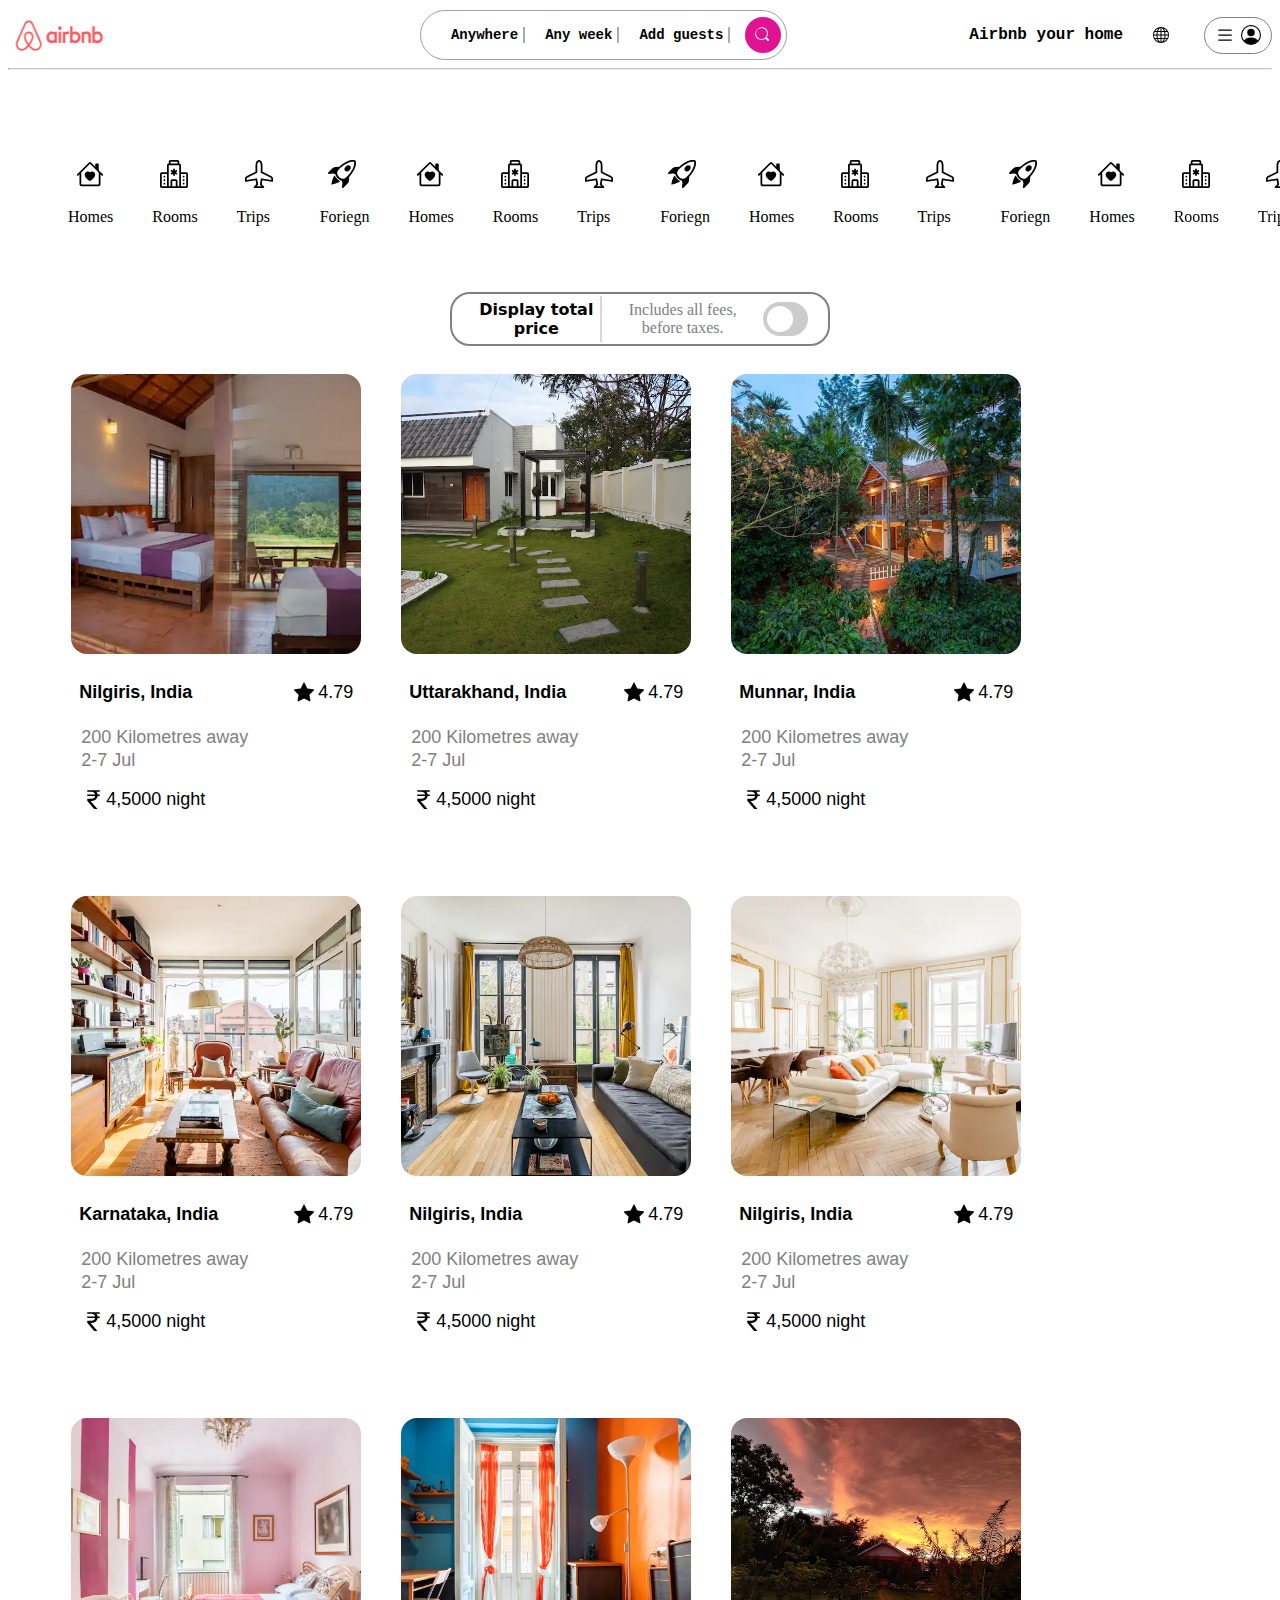
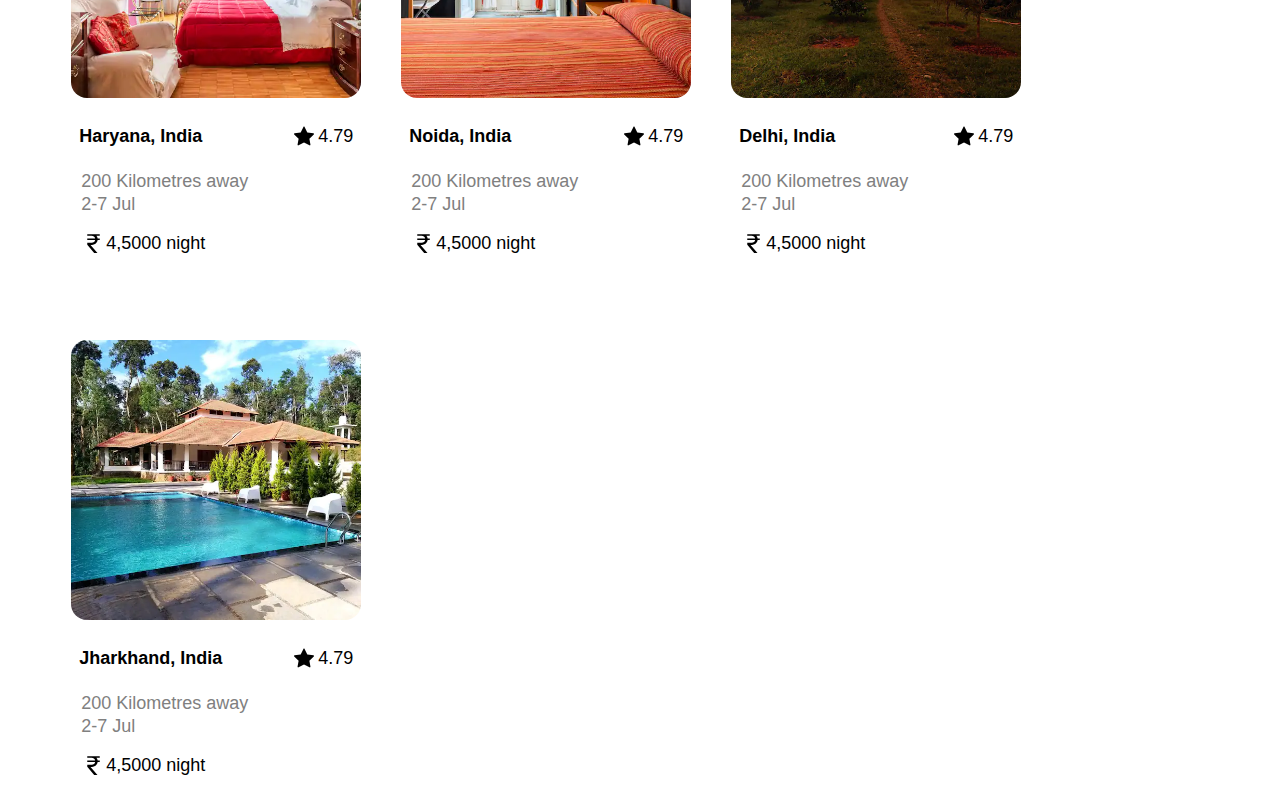
==== CSS-Day-03/index.html @ c36a38c6 "day-03" ====
<!DOCTYPE html>
<html lang="en">
  <head>
    <meta charset="UTF-8" />
    <meta http-equiv="X-UA-Compatible" content="IE=edge" />
    <meta name="viewport" content="width=device-width, initial-scale=1.0" />
    <title>Document</title>
    <link rel="stylesheet" href="./style.css" />
  </head>
  <body>
    <div class="overall">
      <div class="header">
        <!-- < class="first"> -->
          <img src="./images/airbnb.png" alt="" class="logo" />
          <div class="add">
            <p class="any">Anywhere</p>
            <p class="any">Any week</p>
            <p class="any">Add guests</p>
            <svg
              class="search"
              xmlns="http://www.w3.org/2000/svg"
              width="16"
              height="16"
              fill="white"
              class="bi bi-search"
              viewBox="0 0 16 16"
            >
              <path
                d="M11.742 10.344a6.5 6.5 0 1 0-1.397 1.398h-.001c.03.04.062.078.098.115l3.85 3.85a1 1 0 0 0 1.415-1.414l-3.85-3.85a1.007 1.007 0 0 0-.115-.1zM12 6.5a5.5 5.5 0 1 1-11 0 5.5 5.5 0 0 1 11 0z"
                stroke-width="2"
              />
            </svg>
          </div>
      
        <div class="right">
          <div class="bnb">
            <p>Airbnb your home</p>
            <svg
              xmlns="http://www.w3.org/2000/svg"
              width="16"
              height="16"
              fill="currentColor"
              class="bi bi-globe"
              viewBox="0 0 16 16"
            >
              <path
                d="M0 8a8 8 0 1 1 16 0A8 8 0 0 1 0 8zm7.5-6.923c-.67.204-1.335.82-1.887 1.855A7.97 7.97 0 0 0 5.145 4H7.5V1.077zM4.09 4a9.267 9.267 0 0 1 .64-1.539 6.7 6.7 0 0 1 .597-.933A7.025 7.025 0 0 0 2.255 4H4.09zm-.582 3.5c.03-.877.138-1.718.312-2.5H1.674a6.958 6.958 0 0 0-.656 2.5h2.49zM4.847 5a12.5 12.5 0 0 0-.338 2.5H7.5V5H4.847zM8.5 5v2.5h2.99a12.495 12.495 0 0 0-.337-2.5H8.5zM4.51 8.5a12.5 12.5 0 0 0 .337 2.5H7.5V8.5H4.51zm3.99 0V11h2.653c.187-.765.306-1.608.338-2.5H8.5zM5.145 12c.138.386.295.744.468 1.068.552 1.035 1.218 1.65 1.887 1.855V12H5.145zm.182 2.472a6.696 6.696 0 0 1-.597-.933A9.268 9.268 0 0 1 4.09 12H2.255a7.024 7.024 0 0 0 3.072 2.472zM3.82 11a13.652 13.652 0 0 1-.312-2.5h-2.49c.062.89.291 1.733.656 2.5H3.82zm6.853 3.472A7.024 7.024 0 0 0 13.745 12H11.91a9.27 9.27 0 0 1-.64 1.539 6.688 6.688 0 0 1-.597.933zM8.5 12v2.923c.67-.204 1.335-.82 1.887-1.855.173-.324.33-.682.468-1.068H8.5zm3.68-1h2.146c.365-.767.594-1.61.656-2.5h-2.49a13.65 13.65 0 0 1-.312 2.5zm2.802-3.5a6.959 6.959 0 0 0-.656-2.5H12.18c.174.782.282 1.623.312 2.5h2.49zM11.27 2.461c.247.464.462.98.64 1.539h1.835a7.024 7.024 0 0 0-3.072-2.472c.218.284.418.598.597.933zM10.855 4a7.966 7.966 0 0 0-.468-1.068C9.835 1.897 9.17 1.282 8.5 1.077V4h2.355z"
              />
            </svg>
          </div>
          <div class="icons">
            <svg
              xmlns="http://www.w3.org/2000/svg"
              width="20"
              height="20"
              fill="currentColor"
              class="bi bi-list"
              viewBox="0 0 16 16"
            >
              <path
                fill-rule="evenodd"
                d="M2.5 12a.5.5 0 0 1 .5-.5h10a.5.5 0 0 1 0 1H3a.5.5 0 0 1-.5-.5zm0-4a.5.5 0 0 1 .5-.5h10a.5.5 0 0 1 0 1H3a.5.5 0 0 1-.5-.5zm0-4a.5.5 0 0 1 .5-.5h10a.5.5 0 0 1 0 1H3a.5.5 0 0 1-.5-.5z"
              />
            </svg>
            <svg
              xmlns="http://www.w3.org/2000/svg"
              width="20"
              height="20"
              fill="currentColor"
              class="bi bi-person-circle"
              viewBox="0 0 16 16"
            >
              <path d="M11 6a3 3 0 1 1-6 0 3 3 0 0 1 6 0z" />
              <path
                fill-rule="evenodd"
                d="M0 8a8 8 0 1 1 16 0A8 8 0 0 1 0 8zm8-7a7 7 0 0 0-5.468 11.37C3.242 11.226 4.805 10 8 10s4.757 1.225 5.468 2.37A7 7 0 0 0 8 1z"
              />
            </svg>
          </div>
        </div>
      </div>
      <hr class="hr-line" />

      <!-- // icons   -->
      <div class="icon-svg">
        <div class="fir">
          <svg
            class="svg-icons"
            xmlns="http://www.w3.org/2000/svg"
            width="28"
            height="28"
            fill="currentColor"
            class="bi bi-house-heart"
            viewBox="0 0 16 16"
          >
            <path
              d="M8 6.982C9.664 5.309 13.825 8.236 8 12 2.175 8.236 6.336 5.309 8 6.982Z"
            />
            <path
              d="M8.707 1.5a1 1 0 0 0-1.414 0L.646 8.146a.5.5 0 0 0 .708.707L2 8.207V13.5A1.5 1.5 0 0 0 3.5 15h9a1.5 1.5 0 0 0 1.5-1.5V8.207l.646.646a.5.5 0 0 0 .708-.707L13 5.793V2.5a.5.5 0 0 0-.5-.5h-1a.5.5 0 0 0-.5.5v1.293L8.707 1.5ZM13 7.207V13.5a.5.5 0 0 1-.5.5h-9a.5.5 0 0 1-.5-.5V7.207l5-5 5 5Z"
            />
          </svg>
          <p>Homes</p>
        </div>

        <div class="room">
          <svg
            class="svg-icons"
            xmlns="http://www.w3.org/2000/svg"
            width="28"
            height="28"
            fill="currentColor"
            class="bi bi-hospital"
            viewBox="0 0 16 16"
          >
            <path
              d="M8.5 5.034v1.1l.953-.55.5.867L9 7l.953.55-.5.866-.953-.55v1.1h-1v-1.1l-.953.55-.5-.866L7 7l-.953-.55.5-.866.953.55v-1.1h1ZM13.25 9a.25.25 0 0 0-.25.25v.5c0 .138.112.25.25.25h.5a.25.25 0 0 0 .25-.25v-.5a.25.25 0 0 0-.25-.25h-.5ZM13 11.25a.25.25 0 0 1 .25-.25h.5a.25.25 0 0 1 .25.25v.5a.25.25 0 0 1-.25.25h-.5a.25.25 0 0 1-.25-.25v-.5Zm.25 1.75a.25.25 0 0 0-.25.25v.5c0 .138.112.25.25.25h.5a.25.25 0 0 0 .25-.25v-.5a.25.25 0 0 0-.25-.25h-.5Zm-11-4a.25.25 0 0 0-.25.25v.5c0 .138.112.25.25.25h.5A.25.25 0 0 0 3 9.75v-.5A.25.25 0 0 0 2.75 9h-.5Zm0 2a.25.25 0 0 0-.25.25v.5c0 .138.112.25.25.25h.5a.25.25 0 0 0 .25-.25v-.5a.25.25 0 0 0-.25-.25h-.5ZM2 13.25a.25.25 0 0 1 .25-.25h.5a.25.25 0 0 1 .25.25v.5a.25.25 0 0 1-.25.25h-.5a.25.25 0 0 1-.25-.25v-.5Z"
            />
            <path
              d="M5 1a1 1 0 0 1 1-1h4a1 1 0 0 1 1 1v1a1 1 0 0 1 1 1v4h3a1 1 0 0 1 1 1v7a1 1 0 0 1-1 1H1a1 1 0 0 1-1-1V8a1 1 0 0 1 1-1h3V3a1 1 0 0 1 1-1V1Zm2 14h2v-3H7v3Zm3 0h1V3H5v12h1v-3a1 1 0 0 1 1-1h2a1 1 0 0 1 1 1v3Zm0-14H6v1h4V1Zm2 7v7h3V8h-3Zm-8 7V8H1v7h3Z"
            />
          </svg>
          <p>Rooms</p>
        </div>
        <div class="plane">
          <svg
            class="svg-icons"
            xmlns="http://www.w3.org/2000/svg"
            width="28"
            height="28"
            fill="currentColor"
            class="bi bi-airplane"
            viewBox="0 0 16 16"
          >
            <path
              d="M6.428 1.151C6.708.591 7.213 0 8 0s1.292.592 1.572 1.151C9.861 1.73 10 2.431 10 3v3.691l5.17 2.585a1.5 1.5 0 0 1 .83 1.342V12a.5.5 0 0 1-.582.493l-5.507-.918-.375 2.253 1.318 1.318A.5.5 0 0 1 10.5 16h-5a.5.5 0 0 1-.354-.854l1.319-1.318-.376-2.253-5.507.918A.5.5 0 0 1 0 12v-1.382a1.5 1.5 0 0 1 .83-1.342L6 6.691V3c0-.568.14-1.271.428-1.849Zm.894.448C7.111 2.02 7 2.569 7 3v4a.5.5 0 0 1-.276.447l-5.448 2.724a.5.5 0 0 0-.276.447v.792l5.418-.903a.5.5 0 0 1 .575.41l.5 3a.5.5 0 0 1-.14.437L6.708 15h2.586l-.647-.646a.5.5 0 0 1-.14-.436l.5-3a.5.5 0 0 1 .576-.411L15 11.41v-.792a.5.5 0 0 0-.276-.447L9.276 7.447A.5.5 0 0 1 9 7V3c0-.432-.11-.979-.322-1.401C8.458 1.159 8.213 1 8 1c-.213 0-.458.158-.678.599Z"
            />
          </svg>
          <p>Trips</p>
        </div>
        <div class="roc">
          <svg
            class="svg-icons"
            xmlns="http://www.w3.org/2000/svg"
            width="28"
            height="28"
            fill="currentColor"
            class="bi bi-rocket-takeoff"
            viewBox="0 0 16 16"
          >
            <path
              d="M9.752 6.193c.599.6 1.73.437 2.528-.362.798-.799.96-1.932.362-2.531-.599-.6-1.73-.438-2.528.361-.798.8-.96 1.933-.362 2.532Z"
            />
            <path
              d="M15.811 3.312c-.363 1.534-1.334 3.626-3.64 6.218l-.24 2.408a2.56 2.56 0 0 1-.732 1.526L8.817 15.85a.51.51 0 0 1-.867-.434l.27-1.899c.04-.28-.013-.593-.131-.956a9.42 9.42 0 0 0-.249-.657l-.082-.202c-.815-.197-1.578-.662-2.191-1.277-.614-.615-1.079-1.379-1.275-2.195l-.203-.083a9.556 9.556 0 0 0-.655-.248c-.363-.119-.675-.172-.955-.132l-1.896.27A.51.51 0 0 1 .15 7.17l2.382-2.386c.41-.41.947-.67 1.524-.734h.006l2.4-.238C9.005 1.55 11.087.582 12.623.208c.89-.217 1.59-.232 2.08-.188.244.023.435.06.57.093.067.017.12.033.16.045.184.06.279.13.351.295l.029.073a3.475 3.475 0 0 1 .157.721c.055.485.051 1.178-.159 2.065Zm-4.828 7.475.04-.04-.107 1.081a1.536 1.536 0 0 1-.44.913l-1.298 1.3.054-.38c.072-.506-.034-.993-.172-1.418a8.548 8.548 0 0 0-.164-.45c.738-.065 1.462-.38 2.087-1.006ZM5.205 5c-.625.626-.94 1.351-1.004 2.09a8.497 8.497 0 0 0-.45-.164c-.424-.138-.91-.244-1.416-.172l-.38.054 1.3-1.3c.245-.246.566-.401.91-.44l1.08-.107-.04.039Zm9.406-3.961c-.38-.034-.967-.027-1.746.163-1.558.38-3.917 1.496-6.937 4.521-.62.62-.799 1.34-.687 2.051.107.676.483 1.362 1.048 1.928.564.565 1.25.941 1.924 1.049.71.112 1.429-.067 2.048-.688 3.079-3.083 4.192-5.444 4.556-6.987.183-.771.18-1.345.138-1.713a2.835 2.835 0 0 0-.045-.283 3.078 3.078 0 0 0-.3-.041Z"
            />
            <path
              d="M7.009 12.139a7.632 7.632 0 0 1-1.804-1.352A7.568 7.568 0 0 1 3.794 8.86c-1.102.992-1.965 5.054-1.839 5.18.125.126 3.936-.896 5.054-1.902Z"
            />
          </svg>
          <p>Foriegn</p>
        </div>
        <div class="fir">
          <svg
            class="svg-icons"
            xmlns="http://www.w3.org/2000/svg"
            width="28"
            height="28"
            fill="currentColor"
            class="bi bi-house-heart"
            viewBox="0 0 16 16"
          >
            <path
              d="M8 6.982C9.664 5.309 13.825 8.236 8 12 2.175 8.236 6.336 5.309 8 6.982Z"
            />
            <path
              d="M8.707 1.5a1 1 0 0 0-1.414 0L.646 8.146a.5.5 0 0 0 .708.707L2 8.207V13.5A1.5 1.5 0 0 0 3.5 15h9a1.5 1.5 0 0 0 1.5-1.5V8.207l.646.646a.5.5 0 0 0 .708-.707L13 5.793V2.5a.5.5 0 0 0-.5-.5h-1a.5.5 0 0 0-.5.5v1.293L8.707 1.5ZM13 7.207V13.5a.5.5 0 0 1-.5.5h-9a.5.5 0 0 1-.5-.5V7.207l5-5 5 5Z"
            />
          </svg>
          <p>Homes</p>
        </div>

        <div class="room">
          <svg
            class="svg-icons"
            xmlns="http://www.w3.org/2000/svg"
            width="28"
            height="28"
            fill="currentColor"
            class="bi bi-hospital"
            viewBox="0 0 16 16"
          >
            <path
              d="M8.5 5.034v1.1l.953-.55.5.867L9 7l.953.55-.5.866-.953-.55v1.1h-1v-1.1l-.953.55-.5-.866L7 7l-.953-.55.5-.866.953.55v-1.1h1ZM13.25 9a.25.25 0 0 0-.25.25v.5c0 .138.112.25.25.25h.5a.25.25 0 0 0 .25-.25v-.5a.25.25 0 0 0-.25-.25h-.5ZM13 11.25a.25.25 0 0 1 .25-.25h.5a.25.25 0 0 1 .25.25v.5a.25.25 0 0 1-.25.25h-.5a.25.25 0 0 1-.25-.25v-.5Zm.25 1.75a.25.25 0 0 0-.25.25v.5c0 .138.112.25.25.25h.5a.25.25 0 0 0 .25-.25v-.5a.25.25 0 0 0-.25-.25h-.5Zm-11-4a.25.25 0 0 0-.25.25v.5c0 .138.112.25.25.25h.5A.25.25 0 0 0 3 9.75v-.5A.25.25 0 0 0 2.75 9h-.5Zm0 2a.25.25 0 0 0-.25.25v.5c0 .138.112.25.25.25h.5a.25.25 0 0 0 .25-.25v-.5a.25.25 0 0 0-.25-.25h-.5ZM2 13.25a.25.25 0 0 1 .25-.25h.5a.25.25 0 0 1 .25.25v.5a.25.25 0 0 1-.25.25h-.5a.25.25 0 0 1-.25-.25v-.5Z"
            />
            <path
              d="M5 1a1 1 0 0 1 1-1h4a1 1 0 0 1 1 1v1a1 1 0 0 1 1 1v4h3a1 1 0 0 1 1 1v7a1 1 0 0 1-1 1H1a1 1 0 0 1-1-1V8a1 1 0 0 1 1-1h3V3a1 1 0 0 1 1-1V1Zm2 14h2v-3H7v3Zm3 0h1V3H5v12h1v-3a1 1 0 0 1 1-1h2a1 1 0 0 1 1 1v3Zm0-14H6v1h4V1Zm2 7v7h3V8h-3Zm-8 7V8H1v7h3Z"
            />
          </svg>
          <p>Rooms</p>
        </div>
        <div class="plane">
          <svg
            class="svg-icons"
            xmlns="http://www.w3.org/2000/svg"
            width="28"
            height="28"
            fill="currentColor"
            class="bi bi-airplane"
            viewBox="0 0 16 16"
          >
            <path
              d="M6.428 1.151C6.708.591 7.213 0 8 0s1.292.592 1.572 1.151C9.861 1.73 10 2.431 10 3v3.691l5.17 2.585a1.5 1.5 0 0 1 .83 1.342V12a.5.5 0 0 1-.582.493l-5.507-.918-.375 2.253 1.318 1.318A.5.5 0 0 1 10.5 16h-5a.5.5 0 0 1-.354-.854l1.319-1.318-.376-2.253-5.507.918A.5.5 0 0 1 0 12v-1.382a1.5 1.5 0 0 1 .83-1.342L6 6.691V3c0-.568.14-1.271.428-1.849Zm.894.448C7.111 2.02 7 2.569 7 3v4a.5.5 0 0 1-.276.447l-5.448 2.724a.5.5 0 0 0-.276.447v.792l5.418-.903a.5.5 0 0 1 .575.41l.5 3a.5.5 0 0 1-.14.437L6.708 15h2.586l-.647-.646a.5.5 0 0 1-.14-.436l.5-3a.5.5 0 0 1 .576-.411L15 11.41v-.792a.5.5 0 0 0-.276-.447L9.276 7.447A.5.5 0 0 1 9 7V3c0-.432-.11-.979-.322-1.401C8.458 1.159 8.213 1 8 1c-.213 0-.458.158-.678.599Z"
            />
          </svg>
          <p>Trips</p>
        </div>
        <div class="roc">
          <svg
            class="svg-icons"
            xmlns="http://www.w3.org/2000/svg"
            width="28"
            height="28"
            fill="currentColor"
            class="bi bi-rocket-takeoff"
            viewBox="0 0 16 16"
          >
            <path
              d="M9.752 6.193c.599.6 1.73.437 2.528-.362.798-.799.96-1.932.362-2.531-.599-.6-1.73-.438-2.528.361-.798.8-.96 1.933-.362 2.532Z"
            />
            <path
              d="M15.811 3.312c-.363 1.534-1.334 3.626-3.64 6.218l-.24 2.408a2.56 2.56 0 0 1-.732 1.526L8.817 15.85a.51.51 0 0 1-.867-.434l.27-1.899c.04-.28-.013-.593-.131-.956a9.42 9.42 0 0 0-.249-.657l-.082-.202c-.815-.197-1.578-.662-2.191-1.277-.614-.615-1.079-1.379-1.275-2.195l-.203-.083a9.556 9.556 0 0 0-.655-.248c-.363-.119-.675-.172-.955-.132l-1.896.27A.51.51 0 0 1 .15 7.17l2.382-2.386c.41-.41.947-.67 1.524-.734h.006l2.4-.238C9.005 1.55 11.087.582 12.623.208c.89-.217 1.59-.232 2.08-.188.244.023.435.06.57.093.067.017.12.033.16.045.184.06.279.13.351.295l.029.073a3.475 3.475 0 0 1 .157.721c.055.485.051 1.178-.159 2.065Zm-4.828 7.475.04-.04-.107 1.081a1.536 1.536 0 0 1-.44.913l-1.298 1.3.054-.38c.072-.506-.034-.993-.172-1.418a8.548 8.548 0 0 0-.164-.45c.738-.065 1.462-.38 2.087-1.006ZM5.205 5c-.625.626-.94 1.351-1.004 2.09a8.497 8.497 0 0 0-.45-.164c-.424-.138-.91-.244-1.416-.172l-.38.054 1.3-1.3c.245-.246.566-.401.91-.44l1.08-.107-.04.039Zm9.406-3.961c-.38-.034-.967-.027-1.746.163-1.558.38-3.917 1.496-6.937 4.521-.62.62-.799 1.34-.687 2.051.107.676.483 1.362 1.048 1.928.564.565 1.25.941 1.924 1.049.71.112 1.429-.067 2.048-.688 3.079-3.083 4.192-5.444 4.556-6.987.183-.771.18-1.345.138-1.713a2.835 2.835 0 0 0-.045-.283 3.078 3.078 0 0 0-.3-.041Z"
            />
            <path
              d="M7.009 12.139a7.632 7.632 0 0 1-1.804-1.352A7.568 7.568 0 0 1 3.794 8.86c-1.102.992-1.965 5.054-1.839 5.18.125.126 3.936-.896 5.054-1.902Z"
            />
          </svg>
          <p>Foriegn</p>
        </div>
        <div class="fir">
          <svg
            class="svg-icons"
            xmlns="http://www.w3.org/2000/svg"
            width="28"
            height="28"
            fill="currentColor"
            class="bi bi-house-heart"
            viewBox="0 0 16 16"
          >
            <path
              d="M8 6.982C9.664 5.309 13.825 8.236 8 12 2.175 8.236 6.336 5.309 8 6.982Z"
            />
            <path
              d="M8.707 1.5a1 1 0 0 0-1.414 0L.646 8.146a.5.5 0 0 0 .708.707L2 8.207V13.5A1.5 1.5 0 0 0 3.5 15h9a1.5 1.5 0 0 0 1.5-1.5V8.207l.646.646a.5.5 0 0 0 .708-.707L13 5.793V2.5a.5.5 0 0 0-.5-.5h-1a.5.5 0 0 0-.5.5v1.293L8.707 1.5ZM13 7.207V13.5a.5.5 0 0 1-.5.5h-9a.5.5 0 0 1-.5-.5V7.207l5-5 5 5Z"
            />
          </svg>
          <p>Homes</p>
        </div>

        <div class="room">
          <svg
            class="svg-icons"
            xmlns="http://www.w3.org/2000/svg"
            width="28"
            height="28"
            fill="currentColor"
            class="bi bi-hospital"
            viewBox="0 0 16 16"
          >
            <path
              d="M8.5 5.034v1.1l.953-.55.5.867L9 7l.953.55-.5.866-.953-.55v1.1h-1v-1.1l-.953.55-.5-.866L7 7l-.953-.55.5-.866.953.55v-1.1h1ZM13.25 9a.25.25 0 0 0-.25.25v.5c0 .138.112.25.25.25h.5a.25.25 0 0 0 .25-.25v-.5a.25.25 0 0 0-.25-.25h-.5ZM13 11.25a.25.25 0 0 1 .25-.25h.5a.25.25 0 0 1 .25.25v.5a.25.25 0 0 1-.25.25h-.5a.25.25 0 0 1-.25-.25v-.5Zm.25 1.75a.25.25 0 0 0-.25.25v.5c0 .138.112.25.25.25h.5a.25.25 0 0 0 .25-.25v-.5a.25.25 0 0 0-.25-.25h-.5Zm-11-4a.25.25 0 0 0-.25.25v.5c0 .138.112.25.25.25h.5A.25.25 0 0 0 3 9.75v-.5A.25.25 0 0 0 2.75 9h-.5Zm0 2a.25.25 0 0 0-.25.25v.5c0 .138.112.25.25.25h.5a.25.25 0 0 0 .25-.25v-.5a.25.25 0 0 0-.25-.25h-.5ZM2 13.25a.25.25 0 0 1 .25-.25h.5a.25.25 0 0 1 .25.25v.5a.25.25 0 0 1-.25.25h-.5a.25.25 0 0 1-.25-.25v-.5Z"
            />
            <path
              d="M5 1a1 1 0 0 1 1-1h4a1 1 0 0 1 1 1v1a1 1 0 0 1 1 1v4h3a1 1 0 0 1 1 1v7a1 1 0 0 1-1 1H1a1 1 0 0 1-1-1V8a1 1 0 0 1 1-1h3V3a1 1 0 0 1 1-1V1Zm2 14h2v-3H7v3Zm3 0h1V3H5v12h1v-3a1 1 0 0 1 1-1h2a1 1 0 0 1 1 1v3Zm0-14H6v1h4V1Zm2 7v7h3V8h-3Zm-8 7V8H1v7h3Z"
            />
          </svg>
          <p>Rooms</p>
        </div>
        <div class="plane">
          <svg
            class="svg-icons"
            xmlns="http://www.w3.org/2000/svg"
            width="28"
            height="28"
            fill="currentColor"
            class="bi bi-airplane"
            viewBox="0 0 16 16"
          >
            <path
              d="M6.428 1.151C6.708.591 7.213 0 8 0s1.292.592 1.572 1.151C9.861 1.73 10 2.431 10 3v3.691l5.17 2.585a1.5 1.5 0 0 1 .83 1.342V12a.5.5 0 0 1-.582.493l-5.507-.918-.375 2.253 1.318 1.318A.5.5 0 0 1 10.5 16h-5a.5.5 0 0 1-.354-.854l1.319-1.318-.376-2.253-5.507.918A.5.5 0 0 1 0 12v-1.382a1.5 1.5 0 0 1 .83-1.342L6 6.691V3c0-.568.14-1.271.428-1.849Zm.894.448C7.111 2.02 7 2.569 7 3v4a.5.5 0 0 1-.276.447l-5.448 2.724a.5.5 0 0 0-.276.447v.792l5.418-.903a.5.5 0 0 1 .575.41l.5 3a.5.5 0 0 1-.14.437L6.708 15h2.586l-.647-.646a.5.5 0 0 1-.14-.436l.5-3a.5.5 0 0 1 .576-.411L15 11.41v-.792a.5.5 0 0 0-.276-.447L9.276 7.447A.5.5 0 0 1 9 7V3c0-.432-.11-.979-.322-1.401C8.458 1.159 8.213 1 8 1c-.213 0-.458.158-.678.599Z"
            />
          </svg>
          <p>Trips</p>
        </div>
        <div class="roc">
          <svg
            class="svg-icons"
            xmlns="http://www.w3.org/2000/svg"
            width="28"
            height="28"
            fill="currentColor"
            class="bi bi-rocket-takeoff"
            viewBox="0 0 16 16"
          >
            <path
              d="M9.752 6.193c.599.6 1.73.437 2.528-.362.798-.799.96-1.932.362-2.531-.599-.6-1.73-.438-2.528.361-.798.8-.96 1.933-.362 2.532Z"
            />
            <path
              d="M15.811 3.312c-.363 1.534-1.334 3.626-3.64 6.218l-.24 2.408a2.56 2.56 0 0 1-.732 1.526L8.817 15.85a.51.51 0 0 1-.867-.434l.27-1.899c.04-.28-.013-.593-.131-.956a9.42 9.42 0 0 0-.249-.657l-.082-.202c-.815-.197-1.578-.662-2.191-1.277-.614-.615-1.079-1.379-1.275-2.195l-.203-.083a9.556 9.556 0 0 0-.655-.248c-.363-.119-.675-.172-.955-.132l-1.896.27A.51.51 0 0 1 .15 7.17l2.382-2.386c.41-.41.947-.67 1.524-.734h.006l2.4-.238C9.005 1.55 11.087.582 12.623.208c.89-.217 1.59-.232 2.08-.188.244.023.435.06.57.093.067.017.12.033.16.045.184.06.279.13.351.295l.029.073a3.475 3.475 0 0 1 .157.721c.055.485.051 1.178-.159 2.065Zm-4.828 7.475.04-.04-.107 1.081a1.536 1.536 0 0 1-.44.913l-1.298 1.3.054-.38c.072-.506-.034-.993-.172-1.418a8.548 8.548 0 0 0-.164-.45c.738-.065 1.462-.38 2.087-1.006ZM5.205 5c-.625.626-.94 1.351-1.004 2.09a8.497 8.497 0 0 0-.45-.164c-.424-.138-.91-.244-1.416-.172l-.38.054 1.3-1.3c.245-.246.566-.401.91-.44l1.08-.107-.04.039Zm9.406-3.961c-.38-.034-.967-.027-1.746.163-1.558.38-3.917 1.496-6.937 4.521-.62.62-.799 1.34-.687 2.051.107.676.483 1.362 1.048 1.928.564.565 1.25.941 1.924 1.049.71.112 1.429-.067 2.048-.688 3.079-3.083 4.192-5.444 4.556-6.987.183-.771.18-1.345.138-1.713a2.835 2.835 0 0 0-.045-.283 3.078 3.078 0 0 0-.3-.041Z"
            />
            <path
              d="M7.009 12.139a7.632 7.632 0 0 1-1.804-1.352A7.568 7.568 0 0 1 3.794 8.86c-1.102.992-1.965 5.054-1.839 5.18.125.126 3.936-.896 5.054-1.902Z"
            />
          </svg>
          <p>Foriegn</p>
        </div>
        <div class="fir">
          <svg
            class="svg-icons"
            xmlns="http://www.w3.org/2000/svg"
            width="28"
            height="28"
            fill="currentColor"
            class="bi bi-house-heart"
            viewBox="0 0 16 16"
          >
            <path
              d="M8 6.982C9.664 5.309 13.825 8.236 8 12 2.175 8.236 6.336 5.309 8 6.982Z"
            />
            <path
              d="M8.707 1.5a1 1 0 0 0-1.414 0L.646 8.146a.5.5 0 0 0 .708.707L2 8.207V13.5A1.5 1.5 0 0 0 3.5 15h9a1.5 1.5 0 0 0 1.5-1.5V8.207l.646.646a.5.5 0 0 0 .708-.707L13 5.793V2.5a.5.5 0 0 0-.5-.5h-1a.5.5 0 0 0-.5.5v1.293L8.707 1.5ZM13 7.207V13.5a.5.5 0 0 1-.5.5h-9a.5.5 0 0 1-.5-.5V7.207l5-5 5 5Z"
            />
          </svg>
          <p>Homes</p>
        </div>

        <div class="room">
          <svg
            class="svg-icons"
            xmlns="http://www.w3.org/2000/svg"
            width="28"
            height="28"
            fill="currentColor"
            class="bi bi-hospital"
            viewBox="0 0 16 16"
          >
            <path
              d="M8.5 5.034v1.1l.953-.55.5.867L9 7l.953.55-.5.866-.953-.55v1.1h-1v-1.1l-.953.55-.5-.866L7 7l-.953-.55.5-.866.953.55v-1.1h1ZM13.25 9a.25.25 0 0 0-.25.25v.5c0 .138.112.25.25.25h.5a.25.25 0 0 0 .25-.25v-.5a.25.25 0 0 0-.25-.25h-.5ZM13 11.25a.25.25 0 0 1 .25-.25h.5a.25.25 0 0 1 .25.25v.5a.25.25 0 0 1-.25.25h-.5a.25.25 0 0 1-.25-.25v-.5Zm.25 1.75a.25.25 0 0 0-.25.25v.5c0 .138.112.25.25.25h.5a.25.25 0 0 0 .25-.25v-.5a.25.25 0 0 0-.25-.25h-.5Zm-11-4a.25.25 0 0 0-.25.25v.5c0 .138.112.25.25.25h.5A.25.25 0 0 0 3 9.75v-.5A.25.25 0 0 0 2.75 9h-.5Zm0 2a.25.25 0 0 0-.25.25v.5c0 .138.112.25.25.25h.5a.25.25 0 0 0 .25-.25v-.5a.25.25 0 0 0-.25-.25h-.5ZM2 13.25a.25.25 0 0 1 .25-.25h.5a.25.25 0 0 1 .25.25v.5a.25.25 0 0 1-.25.25h-.5a.25.25 0 0 1-.25-.25v-.5Z"
            />
            <path
              d="M5 1a1 1 0 0 1 1-1h4a1 1 0 0 1 1 1v1a1 1 0 0 1 1 1v4h3a1 1 0 0 1 1 1v7a1 1 0 0 1-1 1H1a1 1 0 0 1-1-1V8a1 1 0 0 1 1-1h3V3a1 1 0 0 1 1-1V1Zm2 14h2v-3H7v3Zm3 0h1V3H5v12h1v-3a1 1 0 0 1 1-1h2a1 1 0 0 1 1 1v3Zm0-14H6v1h4V1Zm2 7v7h3V8h-3Zm-8 7V8H1v7h3Z"
            />
          </svg>
          <p>Rooms</p>
        </div>
        <div class="plane">
          <svg
            class="svg-icons"
            xmlns="http://www.w3.org/2000/svg"
            width="28"
            height="28"
            fill="currentColor"
            class="bi bi-airplane"
            viewBox="0 0 16 16"
          >
            <path
              d="M6.428 1.151C6.708.591 7.213 0 8 0s1.292.592 1.572 1.151C9.861 1.73 10 2.431 10 3v3.691l5.17 2.585a1.5 1.5 0 0 1 .83 1.342V12a.5.5 0 0 1-.582.493l-5.507-.918-.375 2.253 1.318 1.318A.5.5 0 0 1 10.5 16h-5a.5.5 0 0 1-.354-.854l1.319-1.318-.376-2.253-5.507.918A.5.5 0 0 1 0 12v-1.382a1.5 1.5 0 0 1 .83-1.342L6 6.691V3c0-.568.14-1.271.428-1.849Zm.894.448C7.111 2.02 7 2.569 7 3v4a.5.5 0 0 1-.276.447l-5.448 2.724a.5.5 0 0 0-.276.447v.792l5.418-.903a.5.5 0 0 1 .575.41l.5 3a.5.5 0 0 1-.14.437L6.708 15h2.586l-.647-.646a.5.5 0 0 1-.14-.436l.5-3a.5.5 0 0 1 .576-.411L15 11.41v-.792a.5.5 0 0 0-.276-.447L9.276 7.447A.5.5 0 0 1 9 7V3c0-.432-.11-.979-.322-1.401C8.458 1.159 8.213 1 8 1c-.213 0-.458.158-.678.599Z"
            />
          </svg>
          <p>Trips</p>
        </div>
        <div class="roc">
          <svg
            class="svg-icons"
            xmlns="http://www.w3.org/2000/svg"
            width="28"
            height="28"
            fill="currentColor"
            class="bi bi-rocket-takeoff"
            viewBox="0 0 16 16"
          >
            <path
              d="M9.752 6.193c.599.6 1.73.437 2.528-.362.798-.799.96-1.932.362-2.531-.599-.6-1.73-.438-2.528.361-.798.8-.96 1.933-.362 2.532Z"
            />
            <path
              d="M15.811 3.312c-.363 1.534-1.334 3.626-3.64 6.218l-.24 2.408a2.56 2.56 0 0 1-.732 1.526L8.817 15.85a.51.51 0 0 1-.867-.434l.27-1.899c.04-.28-.013-.593-.131-.956a9.42 9.42 0 0 0-.249-.657l-.082-.202c-.815-.197-1.578-.662-2.191-1.277-.614-.615-1.079-1.379-1.275-2.195l-.203-.083a9.556 9.556 0 0 0-.655-.248c-.363-.119-.675-.172-.955-.132l-1.896.27A.51.51 0 0 1 .15 7.17l2.382-2.386c.41-.41.947-.67 1.524-.734h.006l2.4-.238C9.005 1.55 11.087.582 12.623.208c.89-.217 1.59-.232 2.08-.188.244.023.435.06.57.093.067.017.12.033.16.045.184.06.279.13.351.295l.029.073a3.475 3.475 0 0 1 .157.721c.055.485.051 1.178-.159 2.065Zm-4.828 7.475.04-.04-.107 1.081a1.536 1.536 0 0 1-.44.913l-1.298 1.3.054-.38c.072-.506-.034-.993-.172-1.418a8.548 8.548 0 0 0-.164-.45c.738-.065 1.462-.38 2.087-1.006ZM5.205 5c-.625.626-.94 1.351-1.004 2.09a8.497 8.497 0 0 0-.45-.164c-.424-.138-.91-.244-1.416-.172l-.38.054 1.3-1.3c.245-.246.566-.401.91-.44l1.08-.107-.04.039Zm9.406-3.961c-.38-.034-.967-.027-1.746.163-1.558.38-3.917 1.496-6.937 4.521-.62.62-.799 1.34-.687 2.051.107.676.483 1.362 1.048 1.928.564.565 1.25.941 1.924 1.049.71.112 1.429-.067 2.048-.688 3.079-3.083 4.192-5.444 4.556-6.987.183-.771.18-1.345.138-1.713a2.835 2.835 0 0 0-.045-.283 3.078 3.078 0 0 0-.3-.041Z"
            />
            <path
              d="M7.009 12.139a7.632 7.632 0 0 1-1.804-1.352A7.568 7.568 0 0 1 3.794 8.86c-1.102.992-1.965 5.054-1.839 5.18.125.126 3.936-.896 5.054-1.902Z"
            />
          </svg>
          <p>Foriegn</p>
        </div>
        <div class="fir">
          <svg
            class="svg-icons"
            xmlns="http://www.w3.org/2000/svg"
            width="28"
            height="28"
            fill="currentColor"
            class="bi bi-house-heart"
            viewBox="0 0 16 16"
          >
            <path
              d="M8 6.982C9.664 5.309 13.825 8.236 8 12 2.175 8.236 6.336 5.309 8 6.982Z"
            />
            <path
              d="M8.707 1.5a1 1 0 0 0-1.414 0L.646 8.146a.5.5 0 0 0 .708.707L2 8.207V13.5A1.5 1.5 0 0 0 3.5 15h9a1.5 1.5 0 0 0 1.5-1.5V8.207l.646.646a.5.5 0 0 0 .708-.707L13 5.793V2.5a.5.5 0 0 0-.5-.5h-1a.5.5 0 0 0-.5.5v1.293L8.707 1.5ZM13 7.207V13.5a.5.5 0 0 1-.5.5h-9a.5.5 0 0 1-.5-.5V7.207l5-5 5 5Z"
            />
          </svg>
          <p>Homes</p>
        </div>

        <div class="room">
          <svg
            class="svg-icons"
            xmlns="http://www.w3.org/2000/svg"
            width="28"
            height="28"
            fill="currentColor"
            class="bi bi-hospital"
            viewBox="0 0 16 16"
          >
            <path
              d="M8.5 5.034v1.1l.953-.55.5.867L9 7l.953.55-.5.866-.953-.55v1.1h-1v-1.1l-.953.55-.5-.866L7 7l-.953-.55.5-.866.953.55v-1.1h1ZM13.25 9a.25.25 0 0 0-.25.25v.5c0 .138.112.25.25.25h.5a.25.25 0 0 0 .25-.25v-.5a.25.25 0 0 0-.25-.25h-.5ZM13 11.25a.25.25 0 0 1 .25-.25h.5a.25.25 0 0 1 .25.25v.5a.25.25 0 0 1-.25.25h-.5a.25.25 0 0 1-.25-.25v-.5Zm.25 1.75a.25.25 0 0 0-.25.25v.5c0 .138.112.25.25.25h.5a.25.25 0 0 0 .25-.25v-.5a.25.25 0 0 0-.25-.25h-.5Zm-11-4a.25.25 0 0 0-.25.25v.5c0 .138.112.25.25.25h.5A.25.25 0 0 0 3 9.75v-.5A.25.25 0 0 0 2.75 9h-.5Zm0 2a.25.25 0 0 0-.25.25v.5c0 .138.112.25.25.25h.5a.25.25 0 0 0 .25-.25v-.5a.25.25 0 0 0-.25-.25h-.5ZM2 13.25a.25.25 0 0 1 .25-.25h.5a.25.25 0 0 1 .25.25v.5a.25.25 0 0 1-.25.25h-.5a.25.25 0 0 1-.25-.25v-.5Z"
            />
            <path
              d="M5 1a1 1 0 0 1 1-1h4a1 1 0 0 1 1 1v1a1 1 0 0 1 1 1v4h3a1 1 0 0 1 1 1v7a1 1 0 0 1-1 1H1a1 1 0 0 1-1-1V8a1 1 0 0 1 1-1h3V3a1 1 0 0 1 1-1V1Zm2 14h2v-3H7v3Zm3 0h1V3H5v12h1v-3a1 1 0 0 1 1-1h2a1 1 0 0 1 1 1v3Zm0-14H6v1h4V1Zm2 7v7h3V8h-3Zm-8 7V8H1v7h3Z"
            />
          </svg>
          <p>Rooms</p>
        </div>
        <div class="plane">
          <svg
            class="svg-icons"
            xmlns="http://www.w3.org/2000/svg"
            width="28"
            height="28"
            fill="currentColor"
            class="bi bi-airplane"
            viewBox="0 0 16 16"
          >
            <path
              d="M6.428 1.151C6.708.591 7.213 0 8 0s1.292.592 1.572 1.151C9.861 1.73 10 2.431 10 3v3.691l5.17 2.585a1.5 1.5 0 0 1 .83 1.342V12a.5.5 0 0 1-.582.493l-5.507-.918-.375 2.253 1.318 1.318A.5.5 0 0 1 10.5 16h-5a.5.5 0 0 1-.354-.854l1.319-1.318-.376-2.253-5.507.918A.5.5 0 0 1 0 12v-1.382a1.5 1.5 0 0 1 .83-1.342L6 6.691V3c0-.568.14-1.271.428-1.849Zm.894.448C7.111 2.02 7 2.569 7 3v4a.5.5 0 0 1-.276.447l-5.448 2.724a.5.5 0 0 0-.276.447v.792l5.418-.903a.5.5 0 0 1 .575.41l.5 3a.5.5 0 0 1-.14.437L6.708 15h2.586l-.647-.646a.5.5 0 0 1-.14-.436l.5-3a.5.5 0 0 1 .576-.411L15 11.41v-.792a.5.5 0 0 0-.276-.447L9.276 7.447A.5.5 0 0 1 9 7V3c0-.432-.11-.979-.322-1.401C8.458 1.159 8.213 1 8 1c-.213 0-.458.158-.678.599Z"
            />
          </svg>
          <p>Trips</p>
        </div>

        <div class="filter">
          <svg
            xmlns="http://www.w3.org/2000/svg"
            width="35"
            height="35"
            fill="currentColor"
            class="bi bi-filter"
            viewBox="0 0 16 16"
          >
            <path
              d="M6 10.5a.5.5 0 0 1 .5-.5h3a.5.5 0 0 1 0 1h-3a.5.5 0 0 1-.5-.5zm-2-3a.5.5 0 0 1 .5-.5h7a.5.5 0 0 1 0 1h-7a.5.5 0 0 1-.5-.5zm-2-3a.5.5 0 0 1 .5-.5h11a.5.5 0 0 1 0 1h-11a.5.5 0 0 1-.5-.5z"
            />
          </svg>
          <p>Filters</p>
        </div>
      </div>
    </div>

    <div class="total-price">
      <div class="child">
       <div class="text">
        <p class="dis">
          Display total price
        </p>
        <p class="dis1">
          Includes all fees, before taxes.
        </p>
       </div>
        <label class="switch">
          <input type="checkbox">
          <span class="slider round"></span>
        </label>
      </div>
    </div>

    <!-- CARDS -->
    <div class="parent-card">
      <div class="card">
        <img src="./images/h8.webp" alt="Hotel-Image" class="hotel-img" />
        <svg
          class="love"
          xmlns="http://www.w3.org/2000/svg"
          width="25"
          height="25"
          fill="currentColor"
          class="bi bi-heart"
          viewBox="0 0 16 16"
        >
          <path
            d="m8 2.748-.717-.737C5.6.281 2.514.878 1.4 3.053c-.523 1.023-.641 2.5.314 4.385.92 1.815 2.834 3.989 6.286 6.357 3.452-2.368 5.365-4.542 6.286-6.357.955-1.886.838-3.362.314-4.385C13.486.878 10.4.28 8.717 2.01L8 2.748zM8 15C-7.333 4.868 3.279-3.04 7.824 1.143c.06.055.119.112.176.171a3.12 3.12 0 0 1 .176-.17C12.72-3.042 23.333 4.867 8 15z"
          />
        </svg>
        <div class="name">
          <h4 class="h-name">Nilgiris, India</h4>
          <p class="rating">
            <svg
              xmlns="http://www.w3.org/2000/svg"
              width="20"
              height="20"
              fill="currentColor"
              class="bi bi-star-fill"
              viewBox="0 0 16 16"
            >
              <path
                d="M3.612 15.443c-.386.198-.824-.149-.746-.592l.83-4.73L.173 6.765c-.329-.314-.158-.888.283-.95l4.898-.696L7.538.792c.197-.39.73-.39.927 0l2.184 4.327 4.898.696c.441.062.612.636.282.95l-3.522 3.356.83 4.73c.078.443-.36.79-.746.592L8 13.187l-4.389 2.256z"
              />
            </svg>
            4.79
          </p>
        </div>
        <div class="elements">
          <div class="dist">200 Kilometres away</div>
          <div class="date">2-7 Jul</div>
          <div class="price">
            <svg
              xmlns="http://www.w3.org/2000/svg"
              width="25"
              height="25"
              fill="currentColor"
              class="bi bi-currency-rupee"
              viewBox="0 0 16 16"
            >
              <path
                d="M4 3.06h2.726c1.22 0 2.12.575 2.325 1.724H4v1.051h5.051C8.855 7.001 8 7.558 6.788 7.558H4v1.317L8.437 14h2.11L6.095 8.884h.855c2.316-.018 3.465-1.476 3.688-3.049H12V4.784h-1.345c-.08-.778-.357-1.335-.793-1.732H12V2H4v1.06Z"
              />
            </svg>
            <p>4,5000 night</p>
          </div>
        </div>
      </div>
      <div class="card">
        <img src="./images/h7.webp" alt="Hotel-Image" class="hotel-img" />
        <svg
          class="love"
          xmlns="http://www.w3.org/2000/svg"
          width="25"
          height="25"
          fill="currentColor"
          class="bi bi-heart"
          viewBox="0 0 16 16"
        >
          <path
            d="m8 2.748-.717-.737C5.6.281 2.514.878 1.4 3.053c-.523 1.023-.641 2.5.314 4.385.92 1.815 2.834 3.989 6.286 6.357 3.452-2.368 5.365-4.542 6.286-6.357.955-1.886.838-3.362.314-4.385C13.486.878 10.4.28 8.717 2.01L8 2.748zM8 15C-7.333 4.868 3.279-3.04 7.824 1.143c.06.055.119.112.176.171a3.12 3.12 0 0 1 .176-.17C12.72-3.042 23.333 4.867 8 15z"
          />
        </svg>
        <div class="name">
          <h4 class="h-name">Uttarakhand, India</h4>
          <p class="rating">
            <svg
              xmlns="http://www.w3.org/2000/svg"
              width="20"
              height="20"
              fill="currentColor"
              class="bi bi-star-fill"
              viewBox="0 0 16 16"
            >
              <path
                d="M3.612 15.443c-.386.198-.824-.149-.746-.592l.83-4.73L.173 6.765c-.329-.314-.158-.888.283-.95l4.898-.696L7.538.792c.197-.39.73-.39.927 0l2.184 4.327 4.898.696c.441.062.612.636.282.95l-3.522 3.356.83 4.73c.078.443-.36.79-.746.592L8 13.187l-4.389 2.256z"
              />
            </svg>
            4.79
          </p>
        </div>
        <div class="elements">
          <div class="dist">200 Kilometres away</div>
          <div class="date">2-7 Jul</div>
          <div class="price">
            <svg
              xmlns="http://www.w3.org/2000/svg"
              width="25"
              height="25"
              fill="currentColor"
              class="bi bi-currency-rupee"
              viewBox="0 0 16 16"
            >
              <path
                d="M4 3.06h2.726c1.22 0 2.12.575 2.325 1.724H4v1.051h5.051C8.855 7.001 8 7.558 6.788 7.558H4v1.317L8.437 14h2.11L6.095 8.884h.855c2.316-.018 3.465-1.476 3.688-3.049H12V4.784h-1.345c-.08-.778-.357-1.335-.793-1.732H12V2H4v1.06Z"
              />
            </svg>
            <p>4,5000 night</p>
          </div>
        </div>
      </div>
      <div class="card">
        <img src="./images/h6.webp" alt="Hotel-Image" class="hotel-img" />
        <svg
          class="love"
          xmlns="http://www.w3.org/2000/svg"
          width="25"
          height="25"
          fill="currentColor"
          class="bi bi-heart"
          viewBox="0 0 16 16"
        >
          <path
            d="m8 2.748-.717-.737C5.6.281 2.514.878 1.4 3.053c-.523 1.023-.641 2.5.314 4.385.92 1.815 2.834 3.989 6.286 6.357 3.452-2.368 5.365-4.542 6.286-6.357.955-1.886.838-3.362.314-4.385C13.486.878 10.4.28 8.717 2.01L8 2.748zM8 15C-7.333 4.868 3.279-3.04 7.824 1.143c.06.055.119.112.176.171a3.12 3.12 0 0 1 .176-.17C12.72-3.042 23.333 4.867 8 15z"
          />
        </svg>
        <div class="name">
          <h4 class="h-name">Munnar, India</h4>
          <p class="rating">
            <svg
              xmlns="http://www.w3.org/2000/svg"
              width="20"
              height="20"
              fill="currentColor"
              class="bi bi-star-fill"
              viewBox="0 0 16 16"
            >
              <path
                d="M3.612 15.443c-.386.198-.824-.149-.746-.592l.83-4.73L.173 6.765c-.329-.314-.158-.888.283-.95l4.898-.696L7.538.792c.197-.39.73-.39.927 0l2.184 4.327 4.898.696c.441.062.612.636.282.95l-3.522 3.356.83 4.73c.078.443-.36.79-.746.592L8 13.187l-4.389 2.256z"
              />
            </svg>
            4.79
          </p>
        </div>
        <div class="elements">
          <div class="dist">200 Kilometres away</div>
          <div class="date">2-7 Jul</div>
          <div class="price">
            <svg
              xmlns="http://www.w3.org/2000/svg"
              width="25"
              height="25"
              fill="currentColor"
              class="bi bi-currency-rupee"
              viewBox="0 0 16 16"
            >
              <path
                d="M4 3.06h2.726c1.22 0 2.12.575 2.325 1.724H4v1.051h5.051C8.855 7.001 8 7.558 6.788 7.558H4v1.317L8.437 14h2.11L6.095 8.884h.855c2.316-.018 3.465-1.476 3.688-3.049H12V4.784h-1.345c-.08-.778-.357-1.335-.793-1.732H12V2H4v1.06Z"
              />
            </svg>
            <p>4,5000 night</p>
          </div>
        </div>
      </div>
      <div class="card">
        <img src="./images/h5.webp" alt="Hotel-Image" class="hotel-img" />
        <svg
          class="love"
          xmlns="http://www.w3.org/2000/svg"
          width="25"
          height="25"
          fill="currentColor"
          class="bi bi-heart"
          viewBox="0 0 16 16"
        >
          <path
            d="m8 2.748-.717-.737C5.6.281 2.514.878 1.4 3.053c-.523 1.023-.641 2.5.314 4.385.92 1.815 2.834 3.989 6.286 6.357 3.452-2.368 5.365-4.542 6.286-6.357.955-1.886.838-3.362.314-4.385C13.486.878 10.4.28 8.717 2.01L8 2.748zM8 15C-7.333 4.868 3.279-3.04 7.824 1.143c.06.055.119.112.176.171a3.12 3.12 0 0 1 .176-.17C12.72-3.042 23.333 4.867 8 15z"
          />
        </svg>
        <div class="name">
          <h4 class="h-name">Karnataka, India</h4>
          <p class="rating">
            <svg
              xmlns="http://www.w3.org/2000/svg"
              width="20"
              height="20"
              fill="currentColor"
              class="bi bi-star-fill"
              viewBox="0 0 16 16"
            >
              <path
                d="M3.612 15.443c-.386.198-.824-.149-.746-.592l.83-4.73L.173 6.765c-.329-.314-.158-.888.283-.95l4.898-.696L7.538.792c.197-.39.73-.39.927 0l2.184 4.327 4.898.696c.441.062.612.636.282.95l-3.522 3.356.83 4.73c.078.443-.36.79-.746.592L8 13.187l-4.389 2.256z"
              />
            </svg>
            4.79
          </p>
        </div>
        <div class="elements">
          <div class="dist">200 Kilometres away</div>
          <div class="date">2-7 Jul</div>
          <div class="price">
            <svg
              xmlns="http://www.w3.org/2000/svg"
              width="25"
              height="25"
              fill="currentColor"
              class="bi bi-currency-rupee"
              viewBox="0 0 16 16"
            >
              <path
                d="M4 3.06h2.726c1.22 0 2.12.575 2.325 1.724H4v1.051h5.051C8.855 7.001 8 7.558 6.788 7.558H4v1.317L8.437 14h2.11L6.095 8.884h.855c2.316-.018 3.465-1.476 3.688-3.049H12V4.784h-1.345c-.08-.778-.357-1.335-.793-1.732H12V2H4v1.06Z"
              />
            </svg>
            <p>4,5000 night</p>
          </div>
        </div>
      </div>
      <div class="card">
        <img src="./images/h4.webp" alt="Hotel-Image" class="hotel-img" />
        <svg
          class="love"
          xmlns="http://www.w3.org/2000/svg"
          width="25"
          height="25"
          fill="currentColor"
          class="bi bi-heart"
          viewBox="0 0 16 16"
        >
          <path
            d="m8 2.748-.717-.737C5.6.281 2.514.878 1.4 3.053c-.523 1.023-.641 2.5.314 4.385.92 1.815 2.834 3.989 6.286 6.357 3.452-2.368 5.365-4.542 6.286-6.357.955-1.886.838-3.362.314-4.385C13.486.878 10.4.28 8.717 2.01L8 2.748zM8 15C-7.333 4.868 3.279-3.04 7.824 1.143c.06.055.119.112.176.171a3.12 3.12 0 0 1 .176-.17C12.72-3.042 23.333 4.867 8 15z"
          />
        </svg>
        <div class="name">
          <h4 class="h-name">Nilgiris, India</h4>
          <p class="rating">
            <svg
              xmlns="http://www.w3.org/2000/svg"
              width="20"
              height="20"
              fill="currentColor"
              class="bi bi-star-fill"
              viewBox="0 0 16 16"
            >
              <path
                d="M3.612 15.443c-.386.198-.824-.149-.746-.592l.83-4.73L.173 6.765c-.329-.314-.158-.888.283-.95l4.898-.696L7.538.792c.197-.39.73-.39.927 0l2.184 4.327 4.898.696c.441.062.612.636.282.95l-3.522 3.356.83 4.73c.078.443-.36.79-.746.592L8 13.187l-4.389 2.256z"
              />
            </svg>
            4.79
          </p>
        </div>
        <div class="elements">
          <div class="dist">200 Kilometres away</div>
          <div class="date">2-7 Jul</div>
          <div class="price">
            <svg
              xmlns="http://www.w3.org/2000/svg"
              width="25"
              height="25"
              fill="currentColor"
              class="bi bi-currency-rupee"
              viewBox="0 0 16 16"
            >
              <path
                d="M4 3.06h2.726c1.22 0 2.12.575 2.325 1.724H4v1.051h5.051C8.855 7.001 8 7.558 6.788 7.558H4v1.317L8.437 14h2.11L6.095 8.884h.855c2.316-.018 3.465-1.476 3.688-3.049H12V4.784h-1.345c-.08-.778-.357-1.335-.793-1.732H12V2H4v1.06Z"
              />
            </svg>
            <p>4,5000 night</p>
          </div>
        </div>
      </div>
      <div class="card">
        <img src="./images/h3.webp" alt="Hotel-Image" class="hotel-img" />
        <svg
          class="love"
          xmlns="http://www.w3.org/2000/svg"
          width="25"
          height="25"
          fill="currentColor"
          class="bi bi-heart"
          viewBox="0 0 16 16"
        >
          <path
            d="m8 2.748-.717-.737C5.6.281 2.514.878 1.4 3.053c-.523 1.023-.641 2.5.314 4.385.92 1.815 2.834 3.989 6.286 6.357 3.452-2.368 5.365-4.542 6.286-6.357.955-1.886.838-3.362.314-4.385C13.486.878 10.4.28 8.717 2.01L8 2.748zM8 15C-7.333 4.868 3.279-3.04 7.824 1.143c.06.055.119.112.176.171a3.12 3.12 0 0 1 .176-.17C12.72-3.042 23.333 4.867 8 15z"
          />
        </svg>
        <div class="name">
          <h4 class="h-name">Nilgiris, India</h4>
          <p class="rating">
            <svg
              xmlns="http://www.w3.org/2000/svg"
              width="20"
              height="20"
              fill="currentColor"
              class="bi bi-star-fill"
              viewBox="0 0 16 16"
            >
              <path
                d="M3.612 15.443c-.386.198-.824-.149-.746-.592l.83-4.73L.173 6.765c-.329-.314-.158-.888.283-.95l4.898-.696L7.538.792c.197-.39.73-.39.927 0l2.184 4.327 4.898.696c.441.062.612.636.282.95l-3.522 3.356.83 4.73c.078.443-.36.79-.746.592L8 13.187l-4.389 2.256z"
              />
            </svg>
            4.79
          </p>
        </div>
        <div class="elements">
          <div class="dist">200 Kilometres away</div>
          <div class="date">2-7 Jul</div>
          <div class="price">
            <svg
              xmlns="http://www.w3.org/2000/svg"
              width="25"
              height="25"
              fill="currentColor"
              class="bi bi-currency-rupee"
              viewBox="0 0 16 16"
            >
              <path
                d="M4 3.06h2.726c1.22 0 2.12.575 2.325 1.724H4v1.051h5.051C8.855 7.001 8 7.558 6.788 7.558H4v1.317L8.437 14h2.11L6.095 8.884h.855c2.316-.018 3.465-1.476 3.688-3.049H12V4.784h-1.345c-.08-.778-.357-1.335-.793-1.732H12V2H4v1.06Z"
              />
            </svg>
            <p>4,5000 night</p>
          </div>
        </div>
      </div>
      <div class="card">
        <img src="./images/h2.webp" alt="Hotel-Image" class="hotel-img" />
        <svg
          class="love"
          xmlns="http://www.w3.org/2000/svg"
          width="25"
          height="25"
          fill="currentColor"
          class="bi bi-heart"
          viewBox="0 0 16 16"
        >
          <path
            d="m8 2.748-.717-.737C5.6.281 2.514.878 1.4 3.053c-.523 1.023-.641 2.5.314 4.385.92 1.815 2.834 3.989 6.286 6.357 3.452-2.368 5.365-4.542 6.286-6.357.955-1.886.838-3.362.314-4.385C13.486.878 10.4.28 8.717 2.01L8 2.748zM8 15C-7.333 4.868 3.279-3.04 7.824 1.143c.06.055.119.112.176.171a3.12 3.12 0 0 1 .176-.17C12.72-3.042 23.333 4.867 8 15z"
          />
        </svg>
        <div class="name">
          <h4 class="h-name">Haryana, India</h4>
          <p class="rating">
            <svg
              xmlns="http://www.w3.org/2000/svg"
              width="20"
              height="20"
              fill="currentColor"
              class="bi bi-star-fill"
              viewBox="0 0 16 16"
            >
              <path
                d="M3.612 15.443c-.386.198-.824-.149-.746-.592l.83-4.73L.173 6.765c-.329-.314-.158-.888.283-.95l4.898-.696L7.538.792c.197-.39.73-.39.927 0l2.184 4.327 4.898.696c.441.062.612.636.282.95l-3.522 3.356.83 4.73c.078.443-.36.79-.746.592L8 13.187l-4.389 2.256z"
              />
            </svg>
            4.79
          </p>
        </div>
        <div class="elements">
          <div class="dist">200 Kilometres away</div>
          <div class="date">2-7 Jul</div>
          <div class="price">
            <svg
              xmlns="http://www.w3.org/2000/svg"
              width="25"
              height="25"
              fill="currentColor"
              class="bi bi-currency-rupee"
              viewBox="0 0 16 16"
            >
              <path
                d="M4 3.06h2.726c1.22 0 2.12.575 2.325 1.724H4v1.051h5.051C8.855 7.001 8 7.558 6.788 7.558H4v1.317L8.437 14h2.11L6.095 8.884h.855c2.316-.018 3.465-1.476 3.688-3.049H12V4.784h-1.345c-.08-.778-.357-1.335-.793-1.732H12V2H4v1.06Z"
              />
            </svg>
            <p>4,5000 night</p>
          </div>
        </div>
      </div>
      <div class="card">
        <img src="./images/h1.webp" alt="Hotel-Image" class="hotel-img" />
        <svg
          class="love"
          xmlns="http://www.w3.org/2000/svg"
          width="25"
          height="25"
          fill="currentColor"
          class="bi bi-heart"
          viewBox="0 0 16 16"
        >
          <path
            d="m8 2.748-.717-.737C5.6.281 2.514.878 1.4 3.053c-.523 1.023-.641 2.5.314 4.385.92 1.815 2.834 3.989 6.286 6.357 3.452-2.368 5.365-4.542 6.286-6.357.955-1.886.838-3.362.314-4.385C13.486.878 10.4.28 8.717 2.01L8 2.748zM8 15C-7.333 4.868 3.279-3.04 7.824 1.143c.06.055.119.112.176.171a3.12 3.12 0 0 1 .176-.17C12.72-3.042 23.333 4.867 8 15z"
          />
        </svg>
        <div class="name">
          <h4 class="h-name">Noida, India</h4>
          <p class="rating">
            <svg
              xmlns="http://www.w3.org/2000/svg"
              width="20"
              height="20"
              fill="currentColor"
              class="bi bi-star-fill"
              viewBox="0 0 16 16"
            >
              <path
                d="M3.612 15.443c-.386.198-.824-.149-.746-.592l.83-4.73L.173 6.765c-.329-.314-.158-.888.283-.95l4.898-.696L7.538.792c.197-.39.73-.39.927 0l2.184 4.327 4.898.696c.441.062.612.636.282.95l-3.522 3.356.83 4.73c.078.443-.36.79-.746.592L8 13.187l-4.389 2.256z"
              />
            </svg>
            4.79
          </p>
        </div>
        <div class="elements">
          <div class="dist">200 Kilometres away</div>
          <div class="date">2-7 Jul</div>
          <div class="price">
            <svg
              xmlns="http://www.w3.org/2000/svg"
              width="25"
              height="25"
              fill="currentColor"
              class="bi bi-currency-rupee"
              viewBox="0 0 16 16"
            >
              <path
                d="M4 3.06h2.726c1.22 0 2.12.575 2.325 1.724H4v1.051h5.051C8.855 7.001 8 7.558 6.788 7.558H4v1.317L8.437 14h2.11L6.095 8.884h.855c2.316-.018 3.465-1.476 3.688-3.049H12V4.784h-1.345c-.08-.778-.357-1.335-.793-1.732H12V2H4v1.06Z"
              />
            </svg>
            <p>4,5000 night</p>
          </div>
        </div>
      </div>
      <div class="card">
        <img src="./images/h10.webp" alt="Hotel-Image" class="hotel-img" />
        <svg
          class="love"
          xmlns="http://www.w3.org/2000/svg"
          width="25"
          height="25"
          fill="currentColor"
          class="bi bi-heart"
          viewBox="0 0 16 16"
        >
          <path
            d="m8 2.748-.717-.737C5.6.281 2.514.878 1.4 3.053c-.523 1.023-.641 2.5.314 4.385.92 1.815 2.834 3.989 6.286 6.357 3.452-2.368 5.365-4.542 6.286-6.357.955-1.886.838-3.362.314-4.385C13.486.878 10.4.28 8.717 2.01L8 2.748zM8 15C-7.333 4.868 3.279-3.04 7.824 1.143c.06.055.119.112.176.171a3.12 3.12 0 0 1 .176-.17C12.72-3.042 23.333 4.867 8 15z"
          />
        </svg>
        <div class="name">
          <h4 class="h-name">Delhi, India</h4>
          <p class="rating">
            <svg
              xmlns="http://www.w3.org/2000/svg"
              width="20"
              height="20"
              fill="currentColor"
              class="bi bi-star-fill"
              viewBox="0 0 16 16"
            >
              <path
                d="M3.612 15.443c-.386.198-.824-.149-.746-.592l.83-4.73L.173 6.765c-.329-.314-.158-.888.283-.95l4.898-.696L7.538.792c.197-.39.73-.39.927 0l2.184 4.327 4.898.696c.441.062.612.636.282.95l-3.522 3.356.83 4.73c.078.443-.36.79-.746.592L8 13.187l-4.389 2.256z"
              />
            </svg>
            4.79
          </p>
        </div>
        <div class="elements">
          <div class="dist">200 Kilometres away</div>
          <div class="date">2-7 Jul</div>
          <div class="price">
            <svg
              xmlns="http://www.w3.org/2000/svg"
              width="25"
              height="25"
              fill="currentColor"
              class="bi bi-currency-rupee"
              viewBox="0 0 16 16"
            >
              <path
                d="M4 3.06h2.726c1.22 0 2.12.575 2.325 1.724H4v1.051h5.051C8.855 7.001 8 7.558 6.788 7.558H4v1.317L8.437 14h2.11L6.095 8.884h.855c2.316-.018 3.465-1.476 3.688-3.049H12V4.784h-1.345c-.08-.778-.357-1.335-.793-1.732H12V2H4v1.06Z"
              />
            </svg>
            <p>4,5000 night</p>
          </div>
        </div>
      </div>
      <div class="card">
        <img src="./images/h11.webp" alt="Hotel-Image" class="hotel-img" />
        <svg
          class="love"
          xmlns="http://www.w3.org/2000/svg"
          width="25"
          height="25"
          fill="currentColor"
          class="bi bi-heart"
          viewBox="0 0 16 16"
        >
          <path
            d="m8 2.748-.717-.737C5.6.281 2.514.878 1.4 3.053c-.523 1.023-.641 2.5.314 4.385.92 1.815 2.834 3.989 6.286 6.357 3.452-2.368 5.365-4.542 6.286-6.357.955-1.886.838-3.362.314-4.385C13.486.878 10.4.28 8.717 2.01L8 2.748zM8 15C-7.333 4.868 3.279-3.04 7.824 1.143c.06.055.119.112.176.171a3.12 3.12 0 0 1 .176-.17C12.72-3.042 23.333 4.867 8 15z"
          />
        </svg>
        <div class="name">
          <h4 class="h-name">Jharkhand, India</h4>
          <p class="rating">
            <svg
              xmlns="http://www.w3.org/2000/svg"
              width="20"
              height="20"
              fill="currentColor"
              class="bi bi-star-fill"
              viewBox="0 0 16 16"
            >
              <path
                d="M3.612 15.443c-.386.198-.824-.149-.746-.592l.83-4.73L.173 6.765c-.329-.314-.158-.888.283-.95l4.898-.696L7.538.792c.197-.39.73-.39.927 0l2.184 4.327 4.898.696c.441.062.612.636.282.95l-3.522 3.356.83 4.73c.078.443-.36.79-.746.592L8 13.187l-4.389 2.256z"
              />
            </svg>
            4.79
          </p>
        </div>
        <div class="elements">
          <div class="dist">200 Kilometres away</div>
          <div class="date">2-7 Jul</div>
          <div class="price">
            <svg
              xmlns="http://www.w3.org/2000/svg"
              width="25"
              height="25"
              fill="currentColor"
              class="bi bi-currency-rupee"
              viewBox="0 0 16 16"
            >
              <path
                d="M4 3.06h2.726c1.22 0 2.12.575 2.325 1.724H4v1.051h5.051C8.855 7.001 8 7.558 6.788 7.558H4v1.317L8.437 14h2.11L6.095 8.884h.855c2.316-.018 3.465-1.476 3.688-3.049H12V4.784h-1.345c-.08-.778-.357-1.335-.793-1.732H12V2H4v1.06Z"
              />
            </svg>
            <p>4,5000 night</p>
          </div>
        </div>
      </div>
    </div>
  </body>
</html>
---- CSS-Day-03/style.css ----
body{
    margin-top:0;
    padding-top:0;
}
.logo{
    height:50px;

    cursor: pointer;
    width:100px;
}
.overall{
    position: sticky;
    top:10px;
    z-index:100;
    background-color: white;
}
.header{

    cursor: pointer;
    display: flex;
    justify-content: space-between;
}
.first{
    display:flex;
    justify-content: space-between;
    gap:10px;
    align-items: center;
}
.add{
    font-family: 'Courier New', Courier, monospace;
    margin-left:130px;
    display:flex;
    justify-content: space-between;
    border: 1px solid rgb(161, 159, 159);
    border-radius: 30px;
    padding: 0 5px 0 25px;
    gap:15px;
    align-items: center;
}
.search{
    padding:10px;
    border-radius: 50%;
    background-color: rgb(224, 19, 146);
}
.svg-icons{
    padding:0 8px;
}
.right{
    display: flex;
    justify-content: end;
    gap: 35px;
    align-items: center;
}
.filter{
    display: flex;
    align-items: center;
    gap:10px;
    margin-bottom:15px;
    padding:5px 10px;
    border:1px solid gray ;
    border-radius: 15px;;
}
.icon-svg{

    cursor: pointer;
    display: flex;
    padding-top:30px;
    /* margin-top:4px; */
    background-color: white;
    /* top:10px; */
    z-index:100;
    position: sticky;
    align-items: center;
    gap:39px;
    margin:60px;
}
.fir{
    align-items:first baseline;
}
.total-price{
    /* border:2px solid gray; */
    text-align: center;
    /* padding:0 40px; */

}
.text{
    display:flex;
    align-items: center;
    gap:10px;
}
.child{
    border-radius: 20px;

    border:2px solid gray;
    margin:0 35%;
    display: flex;
    justify-content: space-between;
    padding: 0 20px;
    height:50px;
    align-items: center;
    gap:10px;
}
.dis{
    font-weight: bold;
    font-family:system-ui, -apple-system, BlinkMacSystemFont, 'Segoe UI', Roboto, Oxygen, Ubuntu, Cantarell, 'Open Sans', 'Helvetica Neue', sans-serif;
    padding:4px;
    border-right:2px solid rgb(218, 215, 215); 
}
.dis1{
    color:gray;
    /* border-right:2px solid rgb(172, 172, 172);  */
}
.any{
    font-size:14px;
    font-weight:bold;
    padding:0 5px;
    display: flex;
    justify-content: space-around;
    /* gap:40px; */
   border-right:2px solid rgb(172, 172, 172); 
}
.bnb{
    display:flex;
    align-items: center;
    gap:30px;
    font-weight: 600;
    font-family: 'Courier New', Courier, monospace;
}
.hr-line{
    color:gray;
    border-top: 1px solid rgb(201, 196, 196); /* Change "red" to your desired color */
}
.icons{
    display:flex;
    align-items: center;
    gap:6px;
    height:35px;
    border:1px solid gray;
    border-radius:30px;
    padding:0 10px;
}



.parent-card{
    
    display:flex;
    z-index: -1;
    gap:40px;
    flex-wrap:wrap;
    margin: 0 5%;
}
.card{

    cursor: pointer;
    width : 290px;
    /* padding : 10px; */
    border-radius: 16px;
    margin-top:28px;
}
.hotel-img{
    position: relative;
    height : 280px;
    width : 100%;
    object-fit: cover;
    border-radius: 16px;
}
.name{
    display: flex;
    justify-content: space-between;
    padding:0 8px 0 8px;
    font-size:25px;
    font-family: Arial, Helvetica, sans-serif;

}
.h-name{
    font-size:18px;
    font-family: Arial, Helvetica, sans-serif;
}
.rating{
    /* padding: 2px;px; */
    font-size: 18px;
    display: flex;
    align-items: center;
    gap:4px;
}
.love{
    position: absolute;
    top:45px;
    left: 365px;
}
.dist{
    font-size: 18px;
    font-family: Arial, Helvetica, sans-serif;
    color:grey;
    /* padding:6px; */
    /* padding-bottom: 10px; */
}
.price{
    font-size: 18px;
    /* padding-bottom:0px; */
    font-family: Arial, Helvetica, sans-serif;
    /* color:grey; */
    /* margin-top:2px; */
    display: flex;
    align-items: center;
}
.date{
    margin-top:2px;
    font-size:18px;
    font-family: Arial, Helvetica, sans-serif;
    color:grey;
}
.elements{
    padding:0 10px;
}
/* Switch button  */

.switch {
    position: relative;
    display: inline-block;
    width: 60px;
    height: 34px;
  }
  
  /* Hide default HTML checkbox */
  .switch input {
    opacity: 0;
    width: 0;
    height: 0;
  }
  
  /* The slider */
  .slider {
    position: absolute;
    cursor: pointer;
    top: 0;
    left: 0;
    right: 0;
    bottom: 0;
    background-color: #ccc;
    -webkit-transition: .4s;
    transition: .4s;
  }
  
  .slider:before {
    position: absolute;
    content: "";
    height: 26px;
    width: 26px;
    left: 4px;
    bottom: 4px;
    background-color: white;
    -webkit-transition: .4s;
    transition: .4s;
  }
  
  input:checked + .slider {
    background-color: #2196F3;
  }
  
  input:focus + .slider {
    box-shadow: 0 0 1px #2196F3;
  }
  
  input:checked + .slider:before {
    -webkit-transform: translateX(26px);
    -ms-transform: translateX(26px);
    transform: translateX(26px);
  }
  
  /* Rounded sliders */
  .slider.round {
    border-radius: 34px;
  }
  
  .slider.round:before {
    border-radius: 50%;
  }
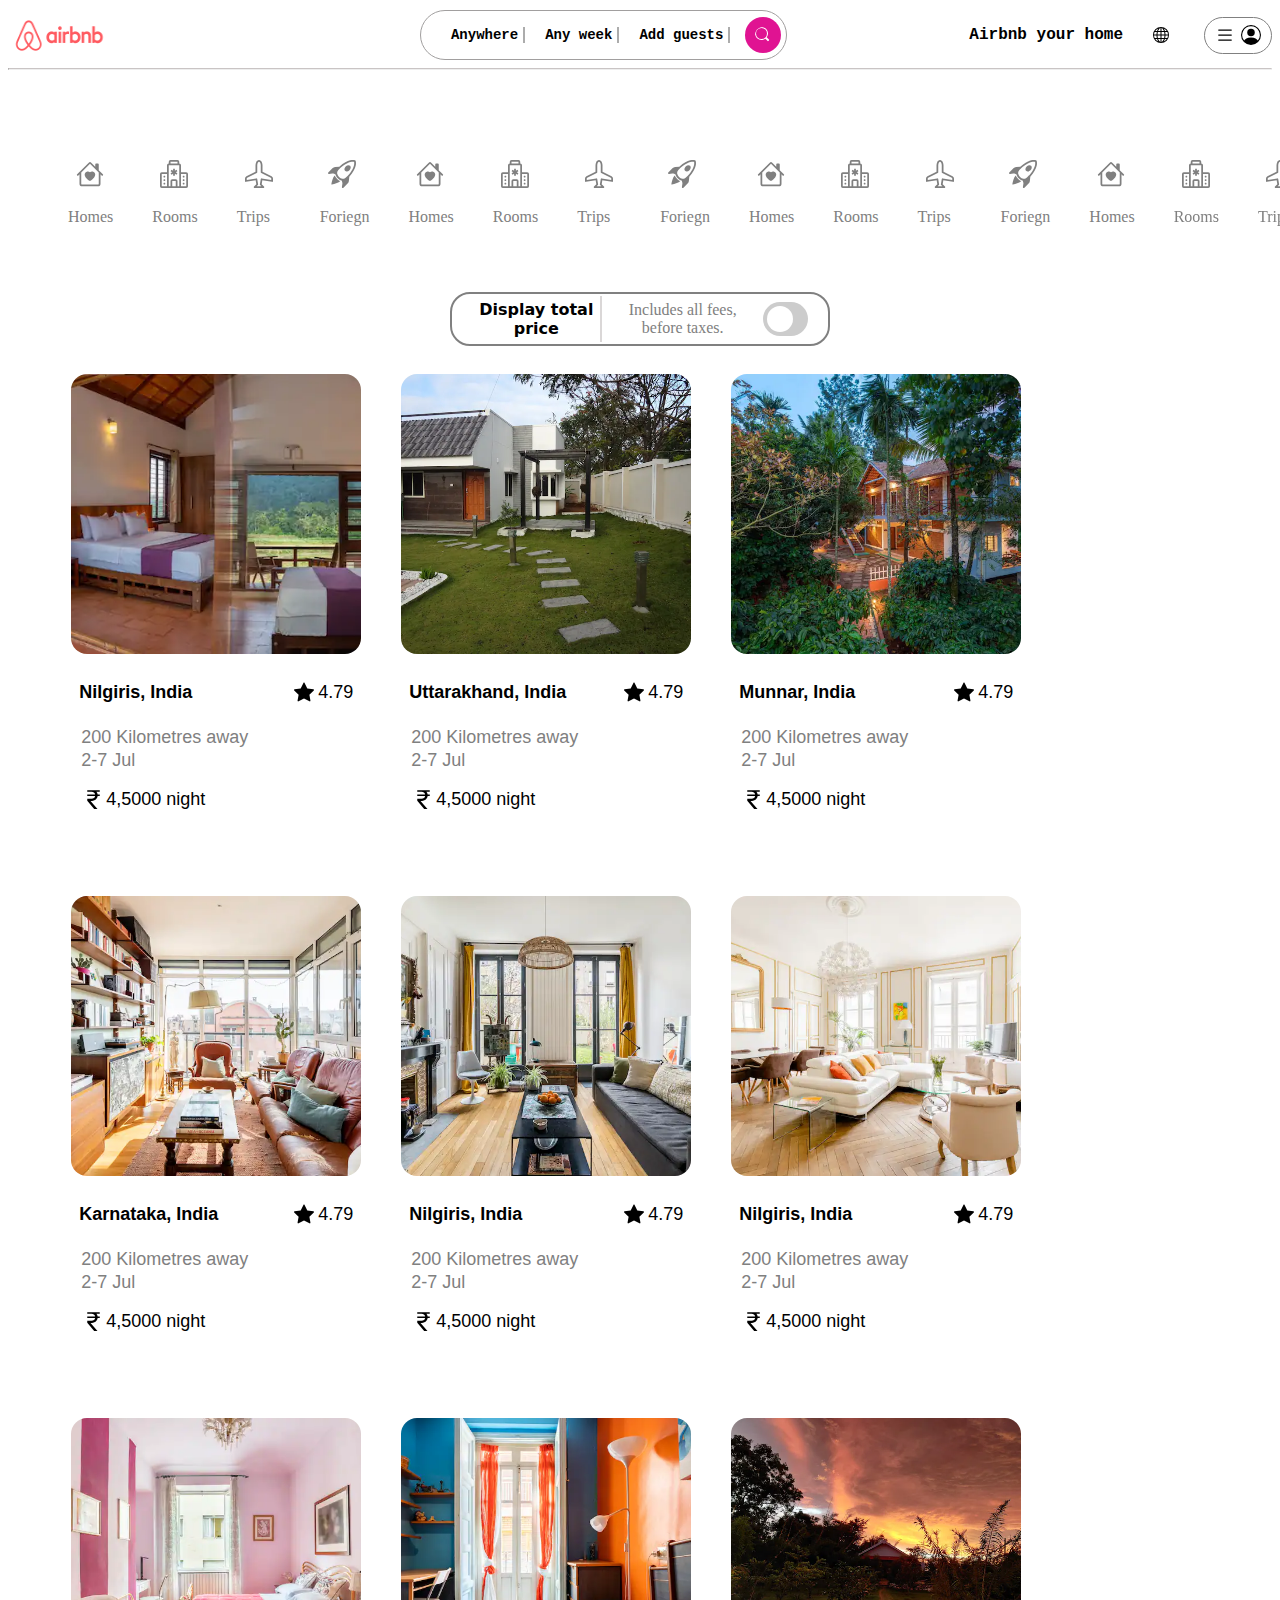
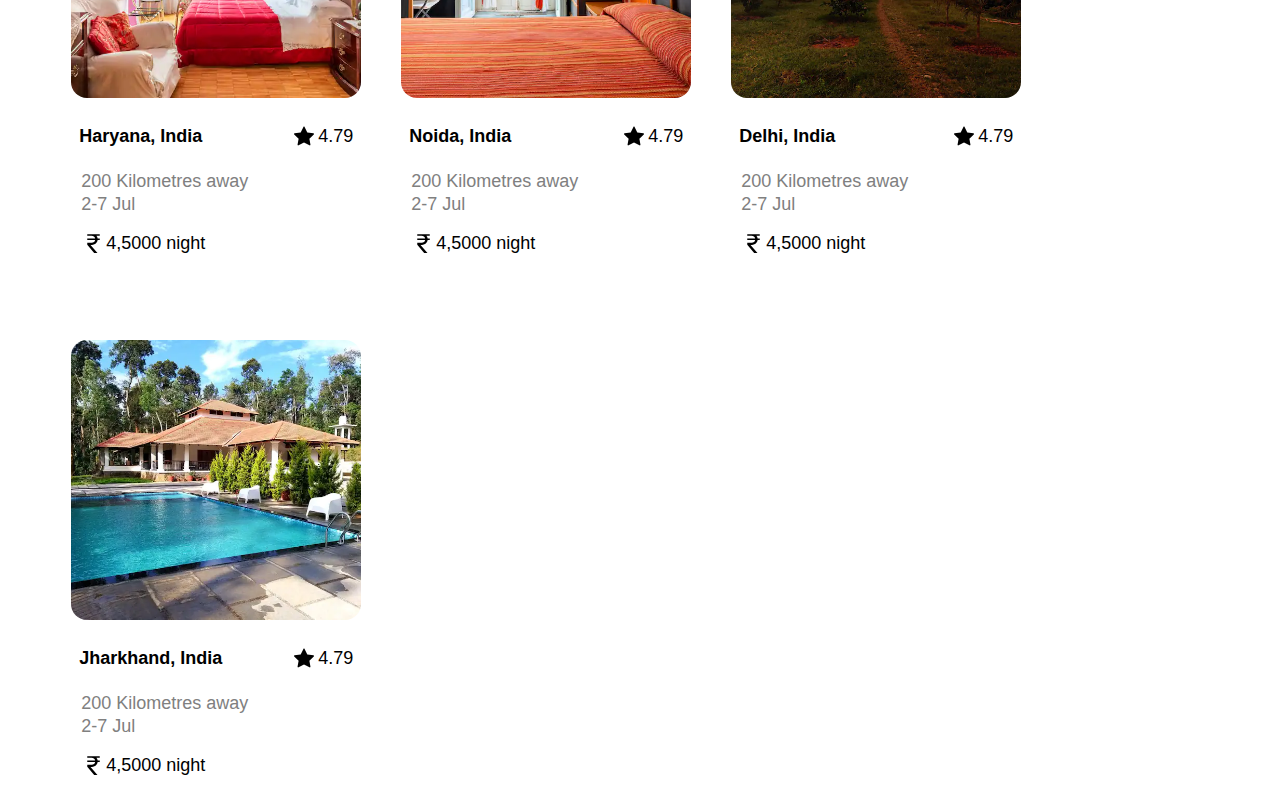
==== commit 6f9ff00f: "animation-on-hover" ====
--- a/CSS-Day-03/index.html
+++ b/CSS-Day-03/index.html
@@ -103,7 +103,7 @@
           <p>Homes</p>
         </div>
 
-        <div class="room">
+        <div class="fir">
           <svg
             class="svg-icons"
             xmlns="http://www.w3.org/2000/svg"
@@ -122,7 +122,7 @@
           </svg>
           <p>Rooms</p>
         </div>
-        <div class="plane">
+        <div class="fir">
           <svg
             class="svg-icons"
             xmlns="http://www.w3.org/2000/svg"
@@ -138,7 +138,7 @@
           </svg>
           <p>Trips</p>
         </div>
-        <div class="roc">
+        <div class="fir">
           <svg
             class="svg-icons"
             xmlns="http://www.w3.org/2000/svg"
@@ -180,7 +180,7 @@
           <p>Homes</p>
         </div>
 
-        <div class="room">
+        <div class="fir">
           <svg
             class="svg-icons"
             xmlns="http://www.w3.org/2000/svg"
@@ -199,7 +199,7 @@
           </svg>
           <p>Rooms</p>
         </div>
-        <div class="plane">
+        <div class="fir">
           <svg
             class="svg-icons"
             xmlns="http://www.w3.org/2000/svg"
@@ -215,7 +215,7 @@
           </svg>
           <p>Trips</p>
         </div>
-        <div class="roc">
+        <div class="fir">
           <svg
             class="svg-icons"
             xmlns="http://www.w3.org/2000/svg"
@@ -257,7 +257,7 @@
           <p>Homes</p>
         </div>
 
-        <div class="room">
+        <div class="fir">
           <svg
             class="svg-icons"
             xmlns="http://www.w3.org/2000/svg"
@@ -276,7 +276,7 @@
           </svg>
           <p>Rooms</p>
         </div>
-        <div class="plane">
+        <div class="fir">
           <svg
             class="svg-icons"
             xmlns="http://www.w3.org/2000/svg"
@@ -292,7 +292,7 @@
           </svg>
           <p>Trips</p>
         </div>
-        <div class="roc">
+        <div class="fir">
           <svg
             class="svg-icons"
             xmlns="http://www.w3.org/2000/svg"
@@ -334,7 +334,7 @@
           <p>Homes</p>
         </div>
 
-        <div class="room">
+        <div class="fir">
           <svg
             class="svg-icons"
             xmlns="http://www.w3.org/2000/svg"
@@ -353,7 +353,7 @@
           </svg>
           <p>Rooms</p>
         </div>
-        <div class="plane">
+        <div class="fir">
           <svg
             class="svg-icons"
             xmlns="http://www.w3.org/2000/svg"
@@ -369,7 +369,7 @@
           </svg>
           <p>Trips</p>
         </div>
-        <div class="roc">
+        <div class="fir">
           <svg
             class="svg-icons"
             xmlns="http://www.w3.org/2000/svg"
@@ -411,7 +411,7 @@
           <p>Homes</p>
         </div>
 
-        <div class="room">
+        <div class="fir">
           <svg
             class="svg-icons"
             xmlns="http://www.w3.org/2000/svg"
@@ -430,7 +430,7 @@
           </svg>
           <p>Rooms</p>
         </div>
-        <div class="plane">
+        <div class="fir">
           <svg
             class="svg-icons"
             xmlns="http://www.w3.org/2000/svg"
--- a/CSS-Day-03/style.css
+++ b/CSS-Day-03/style.css
@@ -75,7 +75,14 @@
     margin:60px;
 }
 .fir{
+    /* transition: .3s; */
     align-items:first baseline;
+    color:grey;
+}
+.fir:hover{
+    /* background-color: red; */
+    color:black;
+    border-bottom: 2px solid rgb(0, 0, 0);
 }
 .total-price{
     /* border:2px solid gray; */
